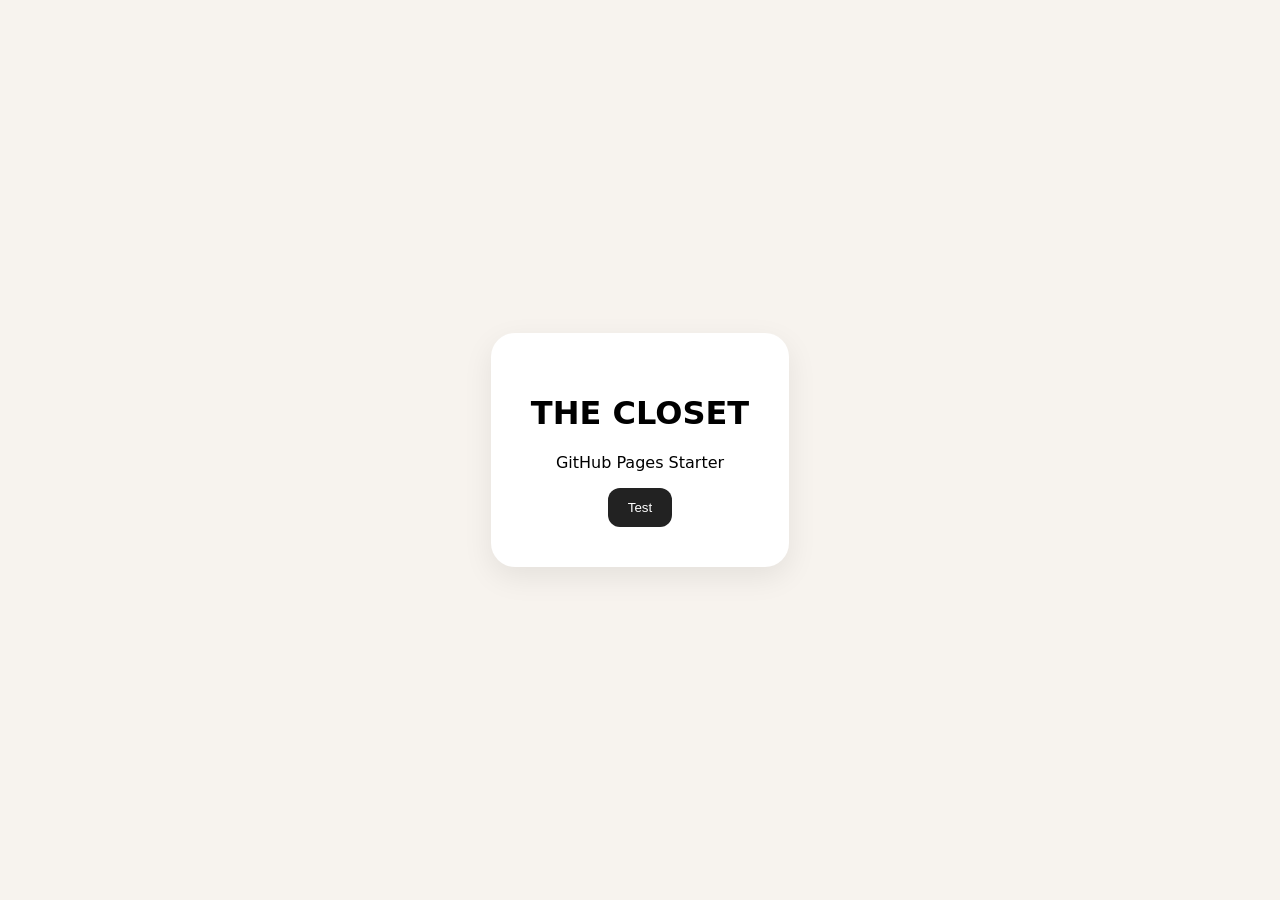
==== index.html @ f089ddda "Add files via upload" ====
<!DOCTYPE html><html lang='ko'><head><meta charset='UTF-8'><meta name='viewport' content='width=device-width,initial-scale=1'><title>The Closet</title><link rel='stylesheet' href='style.css'></head><body><div class='card'><h1>THE CLOSET</h1><p>GitHub Pages Starter</p><button onclick="alert('정상 작동!')">Test</button></div><script src='script.js'></script></body></html>
---- style.css ----
body{margin:0;font-family:system-ui;background:#f7f3ee;display:grid;place-items:center;height:100vh}.card{background:#fff;padding:40px;border-radius:24px;box-shadow:0 10px 30px rgba(0,0,0,.08);text-align:center}button{padding:12px 20px;border:none;border-radius:12px;background:#222;color:#fff;cursor:pointer}
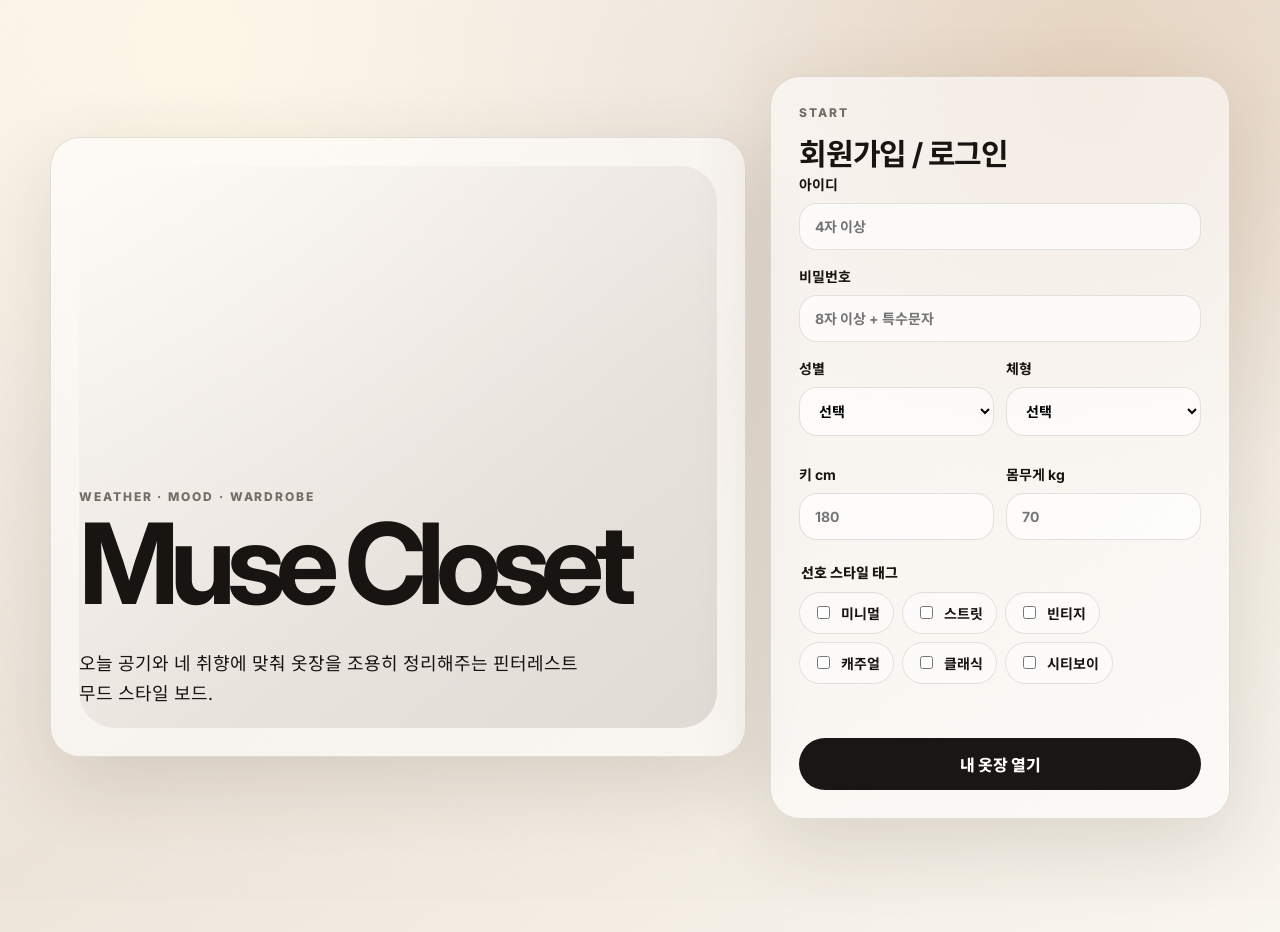
==== commit c7ce6773: "Add files via upload" ====
--- a/index.html
+++ b/index.html
@@ -1 +1,182 @@
-<!DOCTYPE html><html lang='ko'><head><meta charset='UTF-8'><meta name='viewport' content='width=device-width,initial-scale=1'><title>The Closet</title><link rel='stylesheet' href='style.css'></head><body><div class='card'><h1>THE CLOSET</h1><p>GitHub Pages Starter</p><button onclick="alert('정상 작동!')">Test</button></div><script src='script.js'></script></body></html>+<!DOCTYPE html>
+<html lang="ko">
+<head>
+  <meta charset="UTF-8" />
+  <meta name="viewport" content="width=device-width, initial-scale=1.0" />
+  <title>Muse Closet</title>
+  <link rel="preconnect" href="https://fonts.googleapis.com">
+  <link rel="preconnect" href="https://fonts.gstatic.com" crossorigin>
+  <link href="https://fonts.googleapis.com/css2?family=Inter:wght@400;500;600;700;800&family=Noto+Sans+KR:wght@400;500;700;800&display=swap" rel="stylesheet">
+  <link rel="stylesheet" href="styles.css" />
+</head>
+<body>
+  <div class="noise"></div>
+  <main class="app-shell">
+    <section id="authPage" class="page auth-page">
+      <div class="brand-card glass">
+        <p class="eyebrow">Weather · Mood · Wardrobe</p>
+        <h1>Muse Closet</h1>
+        <p class="brand-copy">오늘 공기와 네 취향에 맞춰 옷장을 조용히 정리해주는 핀터레스트 무드 스타일 보드.</p>
+      </div>
+
+      <form id="authForm" class="panel glass">
+        <div class="panel-head">
+          <p class="eyebrow">Start</p>
+          <h2>회원가입 / 로그인</h2>
+        </div>
+
+        <label>아이디
+          <input id="userId" type="text" placeholder="4자 이상" autocomplete="username" required />
+        </label>
+        <label>비밀번호
+          <input id="password" type="password" placeholder="8자 이상 + 특수문자" autocomplete="current-password" required />
+        </label>
+
+        <div class="form-grid">
+          <label>성별
+            <select id="gender" required>
+              <option value="">선택</option>
+              <option>남성</option>
+              <option>여성</option>
+              <option>선택 안 함</option>
+            </select>
+          </label>
+          <label>체형
+            <select id="bodyType" required>
+              <option value="">선택</option>
+              <option>슬림</option>
+              <option>보통</option>
+              <option>근육형</option>
+              <option>오버핏 선호</option>
+            </select>
+          </label>
+          <label>키 cm
+            <input id="height" type="number" min="120" max="230" placeholder="180" required />
+          </label>
+          <label>몸무게 kg
+            <input id="weight" type="number" min="30" max="180" placeholder="70" required />
+          </label>
+        </div>
+
+        <fieldset>
+          <legend>선호 스타일 태그</legend>
+          <div class="chips" id="styleChips">
+            <label><input type="checkbox" value="미니멀">미니멀</label>
+            <label><input type="checkbox" value="스트릿">스트릿</label>
+            <label><input type="checkbox" value="빈티지">빈티지</label>
+            <label><input type="checkbox" value="캐주얼">캐주얼</label>
+            <label><input type="checkbox" value="클래식">클래식</label>
+            <label><input type="checkbox" value="시티보이">시티보이</label>
+          </div>
+        </fieldset>
+
+        <p id="authError" class="error"></p>
+        <button class="primary" type="submit">내 옷장 열기</button>
+      </form>
+    </section>
+
+    <section id="mainPage" class="page hidden">
+      <header class="topbar glass">
+        <div>
+          <p class="eyebrow">Muse Closet</p>
+          <h2 id="helloText">오늘의 옷장</h2>
+        </div>
+        <div class="top-actions">
+          <button id="refreshWeather" class="ghost">날씨 새로고침</button>
+          <button id="logoutBtn" class="ghost">로그아웃</button>
+        </div>
+      </header>
+
+      <section class="hero-grid">
+        <article class="weather-card glass">
+          <p class="eyebrow">Today</p>
+          <h3 id="weatherTitle">날씨 불러오는 중</h3>
+          <p id="weatherDesc">위치 권한을 허용하면 현재 기온 기준으로 추천해요.</p>
+        </article>
+        <article class="recommend-card glass">
+          <div class="panel-head inline">
+            <div>
+              <p class="eyebrow">Daily Sets</p>
+              <h3>오늘의 무드 3가지</h3>
+            </div>
+            <button id="recommendBtn" class="primary small">추천 생성</button>
+          </div>
+          <div id="recommendations" class="recommendations empty">옷을 상의/하의 중심으로 등록하면 코디가 생성돼요.</div>
+        </article>
+      </section>
+
+      <section class="content-grid">
+        <form id="closetForm" class="panel glass closet-form">
+          <div class="panel-head">
+            <p class="eyebrow">Upload</p>
+            <h3>디지털 옷장 등록</h3>
+          </div>
+          <label class="upload-box">
+            <input id="imageInput" type="file" accept="image/*" required />
+            <span>이미지 선택</span>
+            <img id="preview" alt="preview" />
+          </label>
+          <div class="form-grid">
+            <label>카테고리
+              <select id="category" required>
+                <option value="상의">상의</option>
+                <option value="하의">하의</option>
+                <option value="아우터">아우터</option>
+                <option value="신발">신발</option>
+              </select>
+            </label>
+            <label>색상
+              <select id="color" required>
+                <option>블랙</option><option>화이트</option><option>그레이</option><option>네이비</option>
+                <option>베이지</option><option>브라운</option><option>블루</option><option>레드</option>
+                <option>그린</option><option>카키</option><option>핑크</option>
+              </select>
+            </label>
+            <label>두께감
+              <select id="thickness" required>
+                <option>얇음</option><option>보통</option><option>두꺼움</option>
+              </select>
+            </label>
+            <label>계절
+              <select id="season" required>
+                <option>봄</option><option>여름</option><option>가을</option><option>겨울</option><option>사계절</option>
+              </select>
+            </label>
+          </div>
+          <fieldset>
+            <legend>스타일 태그</legend>
+            <div class="chips" id="itemStyleChips">
+              <label><input type="checkbox" value="미니멀">미니멀</label>
+              <label><input type="checkbox" value="스트릿">스트릿</label>
+              <label><input type="checkbox" value="빈티지">빈티지</label>
+              <label><input type="checkbox" value="캐주얼">캐주얼</label>
+              <label><input type="checkbox" value="클래식">클래식</label>
+              <label><input type="checkbox" value="시티보이">시티보이</label>
+            </div>
+          </fieldset>
+          <p class="hint">누끼 제거는 GitHub Pages 버전에서는 데모 처리예요. 실제 서버에선 rembg API 연결 위치가 app.js에 표시돼 있어요.</p>
+          <button class="primary" type="submit">옷 등록하기</button>
+        </form>
+
+        <section class="panel glass closet-panel">
+          <div class="panel-head inline">
+            <div>
+              <p class="eyebrow">My Closet</p>
+              <h3>등록된 옷</h3>
+            </div>
+            <select id="filterCategory">
+              <option value="전체">전체</option>
+              <option value="상의">상의</option>
+              <option value="하의">하의</option>
+              <option value="아우터">아우터</option>
+              <option value="신발">신발</option>
+            </select>
+          </div>
+          <div id="closetGrid" class="closet-grid empty">아직 등록된 옷이 없어요.</div>
+        </section>
+      </section>
+    </section>
+  </main>
+  <script src="app.js"></script>
+</body>
+</html>
--- a/styles.css
+++ b/styles.css
@@ -0,0 +1,82 @@
+:root {
+  --bg: #f5f1ea;
+  --ink: #171412;
+  --muted: #746d65;
+  --glass: rgba(255, 255, 255, .58);
+  --line: rgba(32, 26, 20, .12);
+  --shadow: 0 24px 80px rgba(66, 48, 28, .14);
+  --radius: 30px;
+}
+* { box-sizing: border-box; }
+body {
+  margin: 0;
+  min-height: 100vh;
+  font-family: Inter, "Noto Sans KR", sans-serif;
+  color: var(--ink);
+  background:
+    radial-gradient(circle at 15% 5%, #fff8e9 0, transparent 32%),
+    radial-gradient(circle at 85% 10%, #e7d4c0 0, transparent 29%),
+    linear-gradient(145deg, #f7f2ea 0%, #eee5da 48%, #f9f6ef 100%);
+}
+.noise {
+  position: fixed; inset: 0; pointer-events: none; opacity: .35;
+  background-image: url("data:image/svg+xml,%3Csvg xmlns='http://www.w3.org/2000/svg' width='160' height='160'%3E%3Cfilter id='n'%3E%3CfeTurbulence type='fractalNoise' baseFrequency='.7' numOctaves='3' stitchTiles='stitch'/%3E%3C/filter%3E%3Crect width='100%25' height='100%25' filter='url(%23n)' opacity='.13'/%3E%3C/svg%3E");
+}
+.app-shell { width: min(1180px, calc(100% - 32px)); margin: 0 auto; padding: 32px 0 70px; }
+.page { animation: rise .6s ease both; }
+.hidden { display: none !important; }
+.glass { background: var(--glass); border: 1px solid var(--line); box-shadow: var(--shadow); backdrop-filter: blur(24px); }
+.auth-page { min-height: calc(100vh - 70px); display: grid; grid-template-columns: 1fr 460px; gap: 24px; align-items: center; }
+.brand-card, .panel, .topbar, .weather-card, .recommend-card { border-radius: var(--radius); padding: 28px; }
+.brand-card { min-height: 620px; display: flex; flex-direction: column; justify-content: flex-end; overflow: hidden; position: relative; }
+.brand-card::before { content: ""; position: absolute; inset: 28px; border-radius: 36px; background: linear-gradient(140deg, rgba(255,255,255,.15), rgba(90,58,32,.15)), url('https://images.unsplash.com/photo-1496747611176-843222e1e57c?auto=format&fit=crop&w=1200&q=80') center/cover; z-index: -1; filter: saturate(.82); }
+.eyebrow { margin: 0 0 10px; color: var(--muted); text-transform: uppercase; letter-spacing: .16em; font-size: 12px; font-weight: 800; }
+h1 { font-size: clamp(54px, 9vw, 112px); line-height: .88; letter-spacing: -.08em; margin: 0 0 18px; max-width: 740px; }
+h2, h3 { margin: 0; letter-spacing: -.04em; }
+h2 { font-size: 30px; } h3 { font-size: 25px; }
+.brand-copy { font-size: 18px; max-width: 520px; line-height: 1.7; }
+label { display: grid; gap: 9px; font-size: 14px; font-weight: 700; margin-bottom: 16px; }
+input, select, button { font: inherit; }
+input, select { width: 100%; border: 1px solid var(--line); border-radius: 18px; padding: 14px 15px; background: rgba(255,255,255,.66); outline: none; }
+input:focus, select:focus { border-color: rgba(23,20,18,.45); box-shadow: 0 0 0 4px rgba(23,20,18,.06); }
+.form-grid { display: grid; grid-template-columns: 1fr 1fr; gap: 12px; }
+fieldset { border: 0; padding: 0; margin: 6px 0 18px; }
+legend { font-size: 14px; font-weight: 800; margin-bottom: 10px; }
+.chips { display: flex; flex-wrap: wrap; gap: 8px; }
+.chips label { display: inline-flex; align-items: center; gap: 8px; margin: 0; padding: 10px 13px; border: 1px solid var(--line); border-radius: 999px; background: rgba(255,255,255,.45); cursor: pointer; }
+.chips input { width: auto; }
+.primary, .ghost { border: 0; border-radius: 999px; padding: 14px 18px; cursor: pointer; font-weight: 800; transition: .2s ease; }
+.primary { width: 100%; background: #191613; color: #fff; }
+.primary:hover { transform: translateY(-2px); box-shadow: 0 14px 30px rgba(0,0,0,.18); }
+.primary.small { width: auto; padding: 11px 15px; }
+.ghost { background: rgba(255,255,255,.52); color: var(--ink); border: 1px solid var(--line); }
+.error { color: #b23b32; min-height: 20px; font-weight: 700; }
+.hint { color: var(--muted); font-size: 13px; line-height: 1.6; }
+.topbar { display: flex; justify-content: space-between; align-items: center; margin-bottom: 22px; }
+.top-actions { display: flex; gap: 10px; }
+.hero-grid { display: grid; grid-template-columns: 330px 1fr; gap: 22px; margin-bottom: 22px; }
+.weather-card h3 { font-size: 38px; }
+.weather-card p:last-child { color: var(--muted); line-height: 1.7; }
+.inline { display: flex; align-items: center; justify-content: space-between; gap: 12px; }
+.content-grid { display: grid; grid-template-columns: 400px 1fr; gap: 22px; }
+.upload-box { min-height: 210px; border: 1px dashed rgba(23,20,18,.25); border-radius: 24px; display: grid; place-items: center; overflow: hidden; background: rgba(255,255,255,.38); cursor: pointer; }
+.upload-box input { display: none; }
+.upload-box span { font-weight: 900; }
+.upload-box img { max-width: 100%; max-height: 250px; display: none; object-fit: contain; }
+.closet-grid { display: grid; grid-template-columns: repeat(auto-fill, minmax(160px, 1fr)); gap: 14px; }
+.empty { color: var(--muted); padding: 26px; border: 1px dashed var(--line); border-radius: 24px; text-align: center; }
+.item-card, .set-card { background: rgba(255,255,255,.55); border: 1px solid var(--line); border-radius: 24px; overflow: hidden; }
+.item-card img { width: 100%; aspect-ratio: 1/1.12; object-fit: cover; background: rgba(255,255,255,.5); }
+.item-meta { padding: 13px; }
+.item-meta strong { display: block; margin-bottom: 5px; }
+.tags { color: var(--muted); font-size: 12px; line-height: 1.45; }
+.delete { width: 100%; margin-top: 10px; border: 0; border-radius: 14px; padding: 10px; background: rgba(178,59,50,.09); color: #9b3029; font-weight: 900; cursor: pointer; }
+.recommendations { display: grid; grid-template-columns: repeat(3, 1fr); gap: 14px; margin-top: 18px; }
+.set-card { padding: 14px; }
+.set-images { display: grid; grid-template-columns: repeat(3, 1fr); gap: 6px; margin-bottom: 12px; }
+.set-images img { width: 100%; aspect-ratio: 1/1.2; object-fit: cover; border-radius: 16px; background: rgba(255,255,255,.6); }
+.set-card h4 { margin: 5px 0; }
+.wear { width: 100%; margin-top: 10px; border: 0; border-radius: 999px; padding: 11px; background: #191613; color: white; font-weight: 900; cursor: pointer; }
+@keyframes rise { from { opacity: 0; transform: translateY(14px); } to { opacity: 1; transform: translateY(0); } }
+@media (max-width: 920px) { .auth-page, .hero-grid, .content-grid { grid-template-columns: 1fr; } .brand-card { min-height: 420px; } .recommendations { grid-template-columns: 1fr; } }
+@media (max-width: 560px) { .form-grid { grid-template-columns: 1fr; } .topbar, .inline { align-items: flex-start; flex-direction: column; } .top-actions { width: 100%; } .top-actions button { flex: 1; } }
